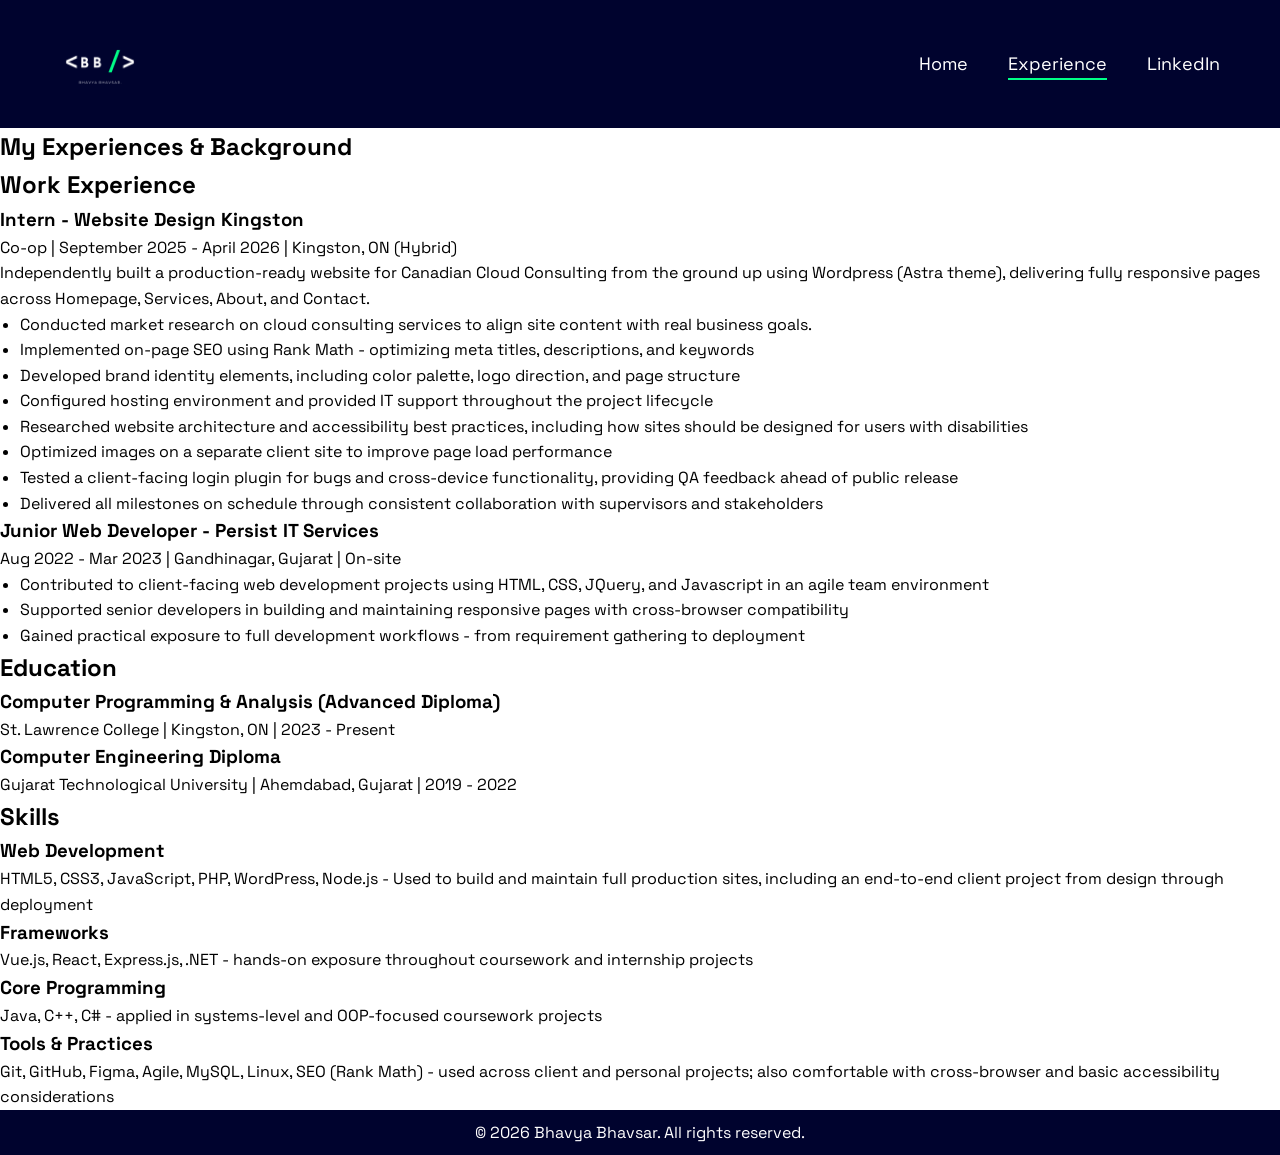
==== html/experience.html @ 0b763041 "Add files via upload" ====
<!DOCTYPE html>
<html lang="en">
<head>
    <meta charset="UTF-8">
    <meta name="viewport" content="width=device-width, initial-scale=1.0">
    <meta name="description" content="Bhavya Bhavsar - Full-stack developer located in Kingston, ON" >
    <link rel="stylesheet" href="../css/style.css">
    <link href="https://fonts.googleapis.com/css2?family=Space+Grotesk:wght@400;500;600&display=swap" rel="stylesheet">
    <title>Bhavya Bhavsar | Portfolio</title>
</head>
<body>

    <nav class="navbar">
                <img src="../images/logo.png" alt="BB_ logo" class="profile-pic">
        <ul>
            <li><a href="../index.html">Home</a></li>
            <!-- <li><a href="#projects">Projects</a></li> -->
            <li><a href="experience.html" class="active">Experience</a></li>
            <!-- <li><a href="contact.html">Contact</a></li> -->
            <li><a href="https://www.linkedin.com/in/bhavya-bhavsar-54a0a0214/" target="_blank">LinkedIn</a></li>
        </ul>
    </nav>

    <section class="main">
        <h1>My Experiences &amp; Background</h1>
        <h2>Work Experience</h2>
        <div class="ex_container">
        <h3>Intern - Website Design Kingston</h3>
        <p class="sub_exp">Co-op | September 2025 - April 2026 | Kingston, ON (Hybrid)</p>
        <p class="description">
            Independently built a production-ready website for Canadian Cloud Consulting from the ground up using Wordpress (Astra theme), delivering fully responsive pages across Homepage, Services, About, and Contact.
        </p>
        <ul>
            <li>Conducted market research on cloud consulting services to align site content with real business goals. </li>
            <li>Implemented on-page SEO using Rank Math - optimizing meta titles, descriptions, and keywords </li>
            <li>Developed brand identity elements, including color palette, logo direction, and page structure</li>
            <li>Configured hosting environment and provided IT support throughout the project lifecycle</li>
            <li>Researched website architecture and accessibility best practices, including how sites should be designed for users with disabilities</li>
            <li>Optimized images on a separate client site to improve page load performance </li>
            <li>Tested a client-facing login plugin for bugs and cross-device functionality, providing QA feedback ahead of public release</li>
            <li>Delivered all milestones on schedule through consistent collaboration with supervisors and stakeholders</li>
        </ul>
        </div>
        <div class="ex_container">
        <h3>
            Junior Web Developer - Persist IT Services
        </h3>

        <p class="sub_exp">Aug 2022 - Mar 2023 | Gandhinagar, Gujarat | On-site</p>
        <ul>
            <li>Contributed to client-facing web development projects using HTML, CSS, JQuery, and Javascript in an agile team environment</li>
            <li>Supported senior developers in building and maintaining responsive pages with cross-browser compatibility</li>
            <li>Gained practical exposure to full development workflows - from requirement gathering to deployment</li>
        </ul>
        </div>
        <h2>Education</h2>
        <h3>Computer Programming &amp; Analysis (Advanced Diploma)</h3>
        <p class="education">St. Lawrence College | Kingston, ON | 2023 - Present</p>
        <h3>Computer Engineering Diploma</h3>
        <p class="education">Gujarat Technological University | Ahemdabad, Gujarat | 2019 - 2022</p>
        <h2>Skills</h2>
        <h3>Web Development</h3>
        <p class="skills">HTML5, CSS3, JavaScript, PHP, WordPress, Node.js - Used to build and maintain full production sites, including an end-to-end client project from design through deployment </p>
        <h3>Frameworks</h3>
        <p class="skills">Vue.js, React, Express.js, .NET - hands-on exposure throughout coursework and internship projects</p>
        <h3>Core Programming</h3>
        <p class="skills">Java, C++, C# - applied in systems-level and OOP-focused coursework projects</p>
        <h3>Tools &amp; Practices</h3>
        <p class="skills">Git, GitHub, Figma, Agile, MySQL, Linux, SEO (Rank Math) - used across client and personal projects; also comfortable with cross-browser and basic accessibility considerations</p>
        </section>
    </body>

<footer class="footer">
    <p>&copy; 2026 Bhavya Bhavsar. All rights reserved.</p>
</footer>
</body>
</html>
---- css/style.css ----
*{
    margin: 0;
    padding: 0;
    box-sizing: border-box;
}
.navbar {
     background-color: #00032e;
    display: flex;
    align-items: center;
    justify-content: space-between;
    padding: 4px 40px;
    font-family: 'Space Grotesk', sans-serif;
}
.profile-pic {
    height: 120px;
    border-radius: 50%;
    object-fit: cover;
}
.navbar ul{
    list-style-type: none;
    display: flex;
    justify-content: flex-end;
    align-items: center;
}

.navbar li {
    display: inline;
    padding: 14px 20px;
}

.navbar li a {
    color: #ffffff;
    text-decoration: none;
    font-size: 18px;
    transition: color 0.3s ease;
    position: relative;
}

.navbar li a::after{
    content: "";
    position:absolute;
    left:0;
    bottom: -5px;
    width:0%;
    height: 2px;
    background-color: #00ff88;
    transition: width 0.3s ease;

}

.navbar li a:hover::after, .navbar ul li a.active::after{
    width: 100%;
}
/* ul li a.active {
    color: #00ff88;
} */
body{
    font-family: 'Space Grotesk', sans-serif;
    font-size: 16px;
    line-height: 1.6;
    display: flex;
    flex-direction: column;
    min-height: 100vh;
 }
 .ex_container ul{
    list-style-type: disc;
    padding-left: 20px;

 }
 .main{

    flex:1;
 }

.footer {
    background-color: #00032e;
    color: #ffffff;
    text-align: center;
    padding: 10px 0;
}

.highlight{

    font-weight: bold;
}
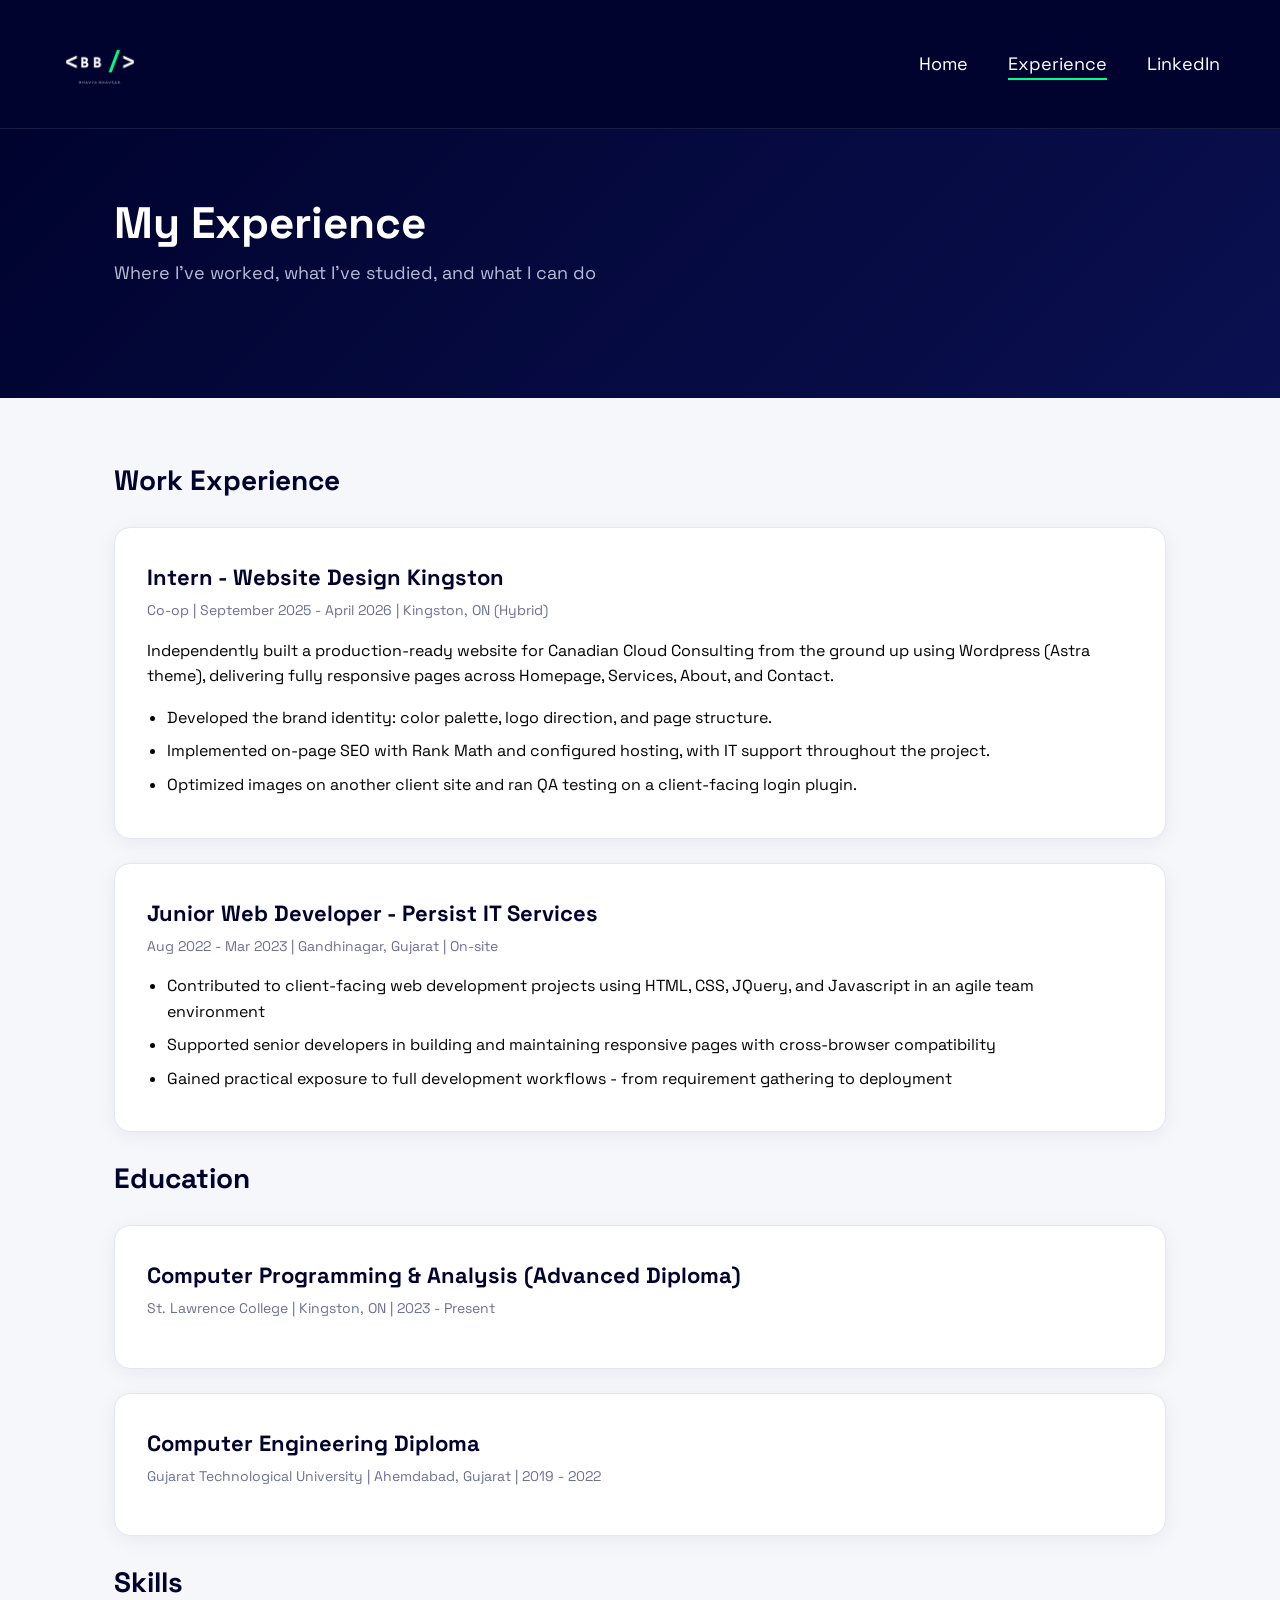
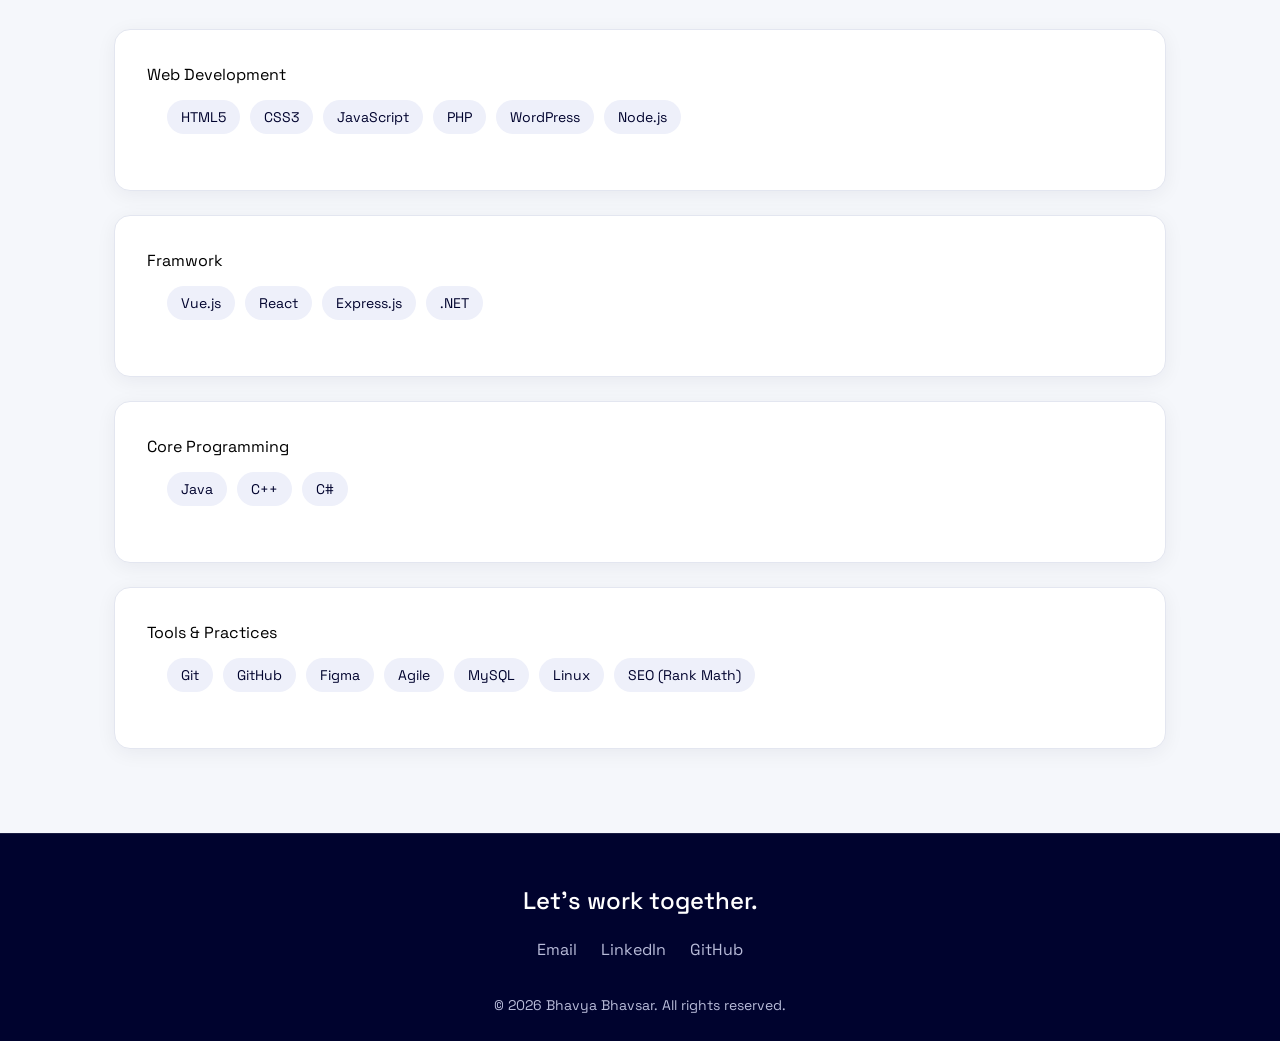
==== commit 1db578c5: "Redesign hero, experience, footer" ====
--- a/html/experience.html
+++ b/html/experience.html
@@ -22,56 +22,101 @@
     </nav>
 
     <section class="main">
-        <h1>My Experiences &amp; Background</h1>
-        <h2>Work Experience</h2>
-        <div class="ex_container">
-        <h3>Intern - Website Design Kingston</h3>
-        <p class="sub_exp">Co-op | September 2025 - April 2026 | Kingston, ON (Hybrid)</p>
-        <p class="description">
-            Independently built a production-ready website for Canadian Cloud Consulting from the ground up using Wordpress (Astra theme), delivering fully responsive pages across Homepage, Services, About, and Contact.
-        </p>
-        <ul>
-            <li>Conducted market research on cloud consulting services to align site content with real business goals. </li>
-            <li>Implemented on-page SEO using Rank Math - optimizing meta titles, descriptions, and keywords </li>
-            <li>Developed brand identity elements, including color palette, logo direction, and page structure</li>
-            <li>Configured hosting environment and provided IT support throughout the project lifecycle</li>
-            <li>Researched website architecture and accessibility best practices, including how sites should be designed for users with disabilities</li>
-            <li>Optimized images on a separate client site to improve page load performance </li>
-            <li>Tested a client-facing login plugin for bugs and cross-device functionality, providing QA feedback ahead of public release</li>
-            <li>Delivered all milestones on schedule through consistent collaboration with supervisors and stakeholders</li>
-        </ul>
-        </div>
-        <div class="ex_container">
-        <h3>
-            Junior Web Developer - Persist IT Services
-        </h3>
+        <section class="page-header">
+            <div class="container">
+                <h1>My Experience</h1>
+                <p class="lead">Where I've worked, what I've studied, and what I can do</p>
+            </div>
+        </section>
 
-        <p class="sub_exp">Aug 2022 - Mar 2023 | Gandhinagar, Gujarat | On-site</p>
-        <ul>
-            <li>Contributed to client-facing web development projects using HTML, CSS, JQuery, and Javascript in an agile team environment</li>
-            <li>Supported senior developers in building and maintaining responsive pages with cross-browser compatibility</li>
-            <li>Gained practical exposure to full development workflows - from requirement gathering to deployment</li>
-        </ul>
-        </div>
-        <h2>Education</h2>
-        <h3>Computer Programming &amp; Analysis (Advanced Diploma)</h3>
-        <p class="education">St. Lawrence College | Kingston, ON | 2023 - Present</p>
-        <h3>Computer Engineering Diploma</h3>
-        <p class="education">Gujarat Technological University | Ahemdabad, Gujarat | 2019 - 2022</p>
-        <h2>Skills</h2>
-        <h3>Web Development</h3>
-        <p class="skills">HTML5, CSS3, JavaScript, PHP, WordPress, Node.js - Used to build and maintain full production sites, including an end-to-end client project from design through deployment </p>
-        <h3>Frameworks</h3>
-        <p class="skills">Vue.js, React, Express.js, .NET - hands-on exposure throughout coursework and internship projects</p>
-        <h3>Core Programming</h3>
-        <p class="skills">Java, C++, C# - applied in systems-level and OOP-focused coursework projects</p>
-        <h3>Tools &amp; Practices</h3>
-        <p class="skills">Git, GitHub, Figma, Agile, MySQL, Linux, SEO (Rank Math) - used across client and personal projects; also comfortable with cross-browser and basic accessibility considerations</p>
+        <section class="experience">
+            <div class="container">
+                <h2>Work Experience</h2>
+
+                <article class="card">
+                    <h3>Intern - Website Design Kingston</h3>
+                        <p class="meta">Co-op | September 2025 - April 2026 | Kingston, ON (Hybrid)</p>
+                        <p class="description">
+                            Independently built a production-ready website for Canadian Cloud Consulting from the ground up using Wordpress (Astra theme), delivering fully responsive pages across Homepage, Services, About, and Contact.
+                        </p>
+                    <ul>
+                        <li>Developed the brand identity: color palette, logo direction, and page structure.</li>
+                        <li>Implemented on-page SEO with Rank Math and configured hosting, with IT support throughout the project.</li>
+                        <li>Optimized images on another client site and ran QA testing on a client-facing login plugin.</li>
+                    </ul>
+                </article>
+                <article class="card">
+                    <h3>
+                        Junior Web Developer - Persist IT Services
+                    </h3>
+
+                    <p class="meta">Aug 2022 - Mar 2023 | Gandhinagar, Gujarat | On-site</p>
+                    <ul>
+                        <li>Contributed to client-facing web development projects using HTML, CSS, JQuery, and Javascript in an agile team environment</li>
+                        <li>Supported senior developers in building and maintaining responsive pages with cross-browser compatibility</li>
+                        <li>Gained practical exposure to full development workflows - from requirement gathering to deployment</li>
+                    </ul>
+                </article>
+                <h2>Education</h2>
+                <article class="card">
+                    <h3>Computer Programming &amp; Analysis (Advanced Diploma)</h3>
+                    <p class="meta">St. Lawrence College | Kingston, ON | 2023 - Present</p>
+                </article>
+                <article class="card">
+                    <h3>Computer Engineering Diploma</h3>
+                    <p class="meta">Gujarat Technological University | Ahemdabad, Gujarat | 2019 - 2022</p>
+                </article>
+                <h2>Skills</h2>
+                <article class="card">Web Development
+                    <ul class="tags">
+                        <li>HTML5</li>
+                        <li>CSS3</li>
+                        <li>JavaScript</li>
+                        <li>PHP</li>
+                        <li>WordPress</li>
+                        <li>Node.js</li>
+                    </ul>
+                </article>
+                <article class="card">Framwork
+                    <ul class="tags">
+                        <li>Vue.js</li>
+                        <li>React</li>
+                        <li>Express.js</li>
+                        <li>.NET</li>
+                    </ul>
+                </article>
+                <article class="card">Core Programming
+                    <ul class="tags">
+                        <li>Java</li>
+                        <li>C++</li>
+                        <li>C#</li>
+                    </ul>
+                </article>
+                <article class="card">Tools &amp; Practices
+                    <ul class="tags">
+                        <li>Git</li>
+                        <li>GitHub</li>
+                        <li>Figma</li>
+                        <li>Agile</li>
+                        <li>MySQL</li>
+                        <li>Linux</li>
+                        <li>SEO (Rank Math)</li>
+                    </ul>
+                </article>
+            </div>
         </section>
+    </section>
     </body>
 
 <footer class="footer">
-    <p>&copy; 2026 Bhavya Bhavsar. All rights reserved.</p>
+    <div class="container">
+        <p class="footer-cta">Let's work together.</p>
+        <div class="footer-links">
+            <a href="mailto:BHAVYA.C.BHAVSAR@GMAIL.COM">Email</a>
+            <a href="https://www.linkedin.com/in/bhavya-bhavsar-54a0a0214/" target="_blank">LinkedIn</a>
+            <a href="https://github.com/bhavya1702" target="_blank">GitHub</a>
+        </div>
+        <p class="copyright">&copy; 2026 Bhavya Bhavsar. All rights reserved.</p>
+    </div>
 </footer>
-</body>
 </html>
--- a/css/style.css
+++ b/css/style.css
@@ -1,41 +1,55 @@
+/* CSS Variables */
+:root{
+    --navy: #00032e;
+    --green:#00ff88;
+    --white:#ffffff;
+    --navy-light:#0a1050;
+    --text-muted:#b8bcd9;
+}
+/* Global Styles */
 *{
     margin: 0;
     padding: 0;
     box-sizing: border-box;
 }
+/* Navbar Styles */
 .navbar {
-     background-color: #00032e;
+     background-color: var(--navy);
     display: flex;
     align-items: center;
     justify-content: space-between;
     padding: 4px 40px;
     font-family: 'Space Grotesk', sans-serif;
-}
+    border-bottom:1px solid rgba(255,255,255,0.1);
+}
+/* Logo Styles */
 .profile-pic {
     height: 120px;
     border-radius: 50%;
     object-fit: cover;
 }
+
+/* Navigation Styles */
 .navbar ul{
     list-style-type: none;
     display: flex;
     justify-content: flex-end;
     align-items: center;
 }
-
+/* Navigation Link Styles */
 .navbar li {
     display: inline;
     padding: 14px 20px;
 }
-
+/* Navigation Link Hover Styles */
 .navbar li a {
-    color: #ffffff;
+    color: var(--white);
     text-decoration: none;
     font-size: 18px;
     transition: color 0.3s ease;
     position: relative;
 }
-
+/* Navigation Link Hover Underline Styles */
 .navbar li a::after{
     content: "";
     position:absolute;
@@ -43,17 +57,18 @@
     bottom: -5px;
     width:0%;
     height: 2px;
-    background-color: #00ff88;
+    background-color: var(--green);
     transition: width 0.3s ease;
 
 }
-
+/* Navigation Link Hover Styles */
 .navbar li a:hover::after, .navbar ul li a.active::after{
     width: 100%;
 }
 /* ul li a.active {
     color: #00ff88;
 } */
+ /* Main Styles */
 body{
     font-family: 'Space Grotesk', sans-serif;
     font-size: 16px;
@@ -62,24 +77,221 @@
     flex-direction: column;
     min-height: 100vh;
  }
- .ex_container ul{
-    list-style-type: disc;
-    padding-left: 20px;
-
- }
+ /* Main Content Styles */
  .main{
 
     flex:1;
  }
-
+ /* Container Styles */
+ .container{
+    max-width: 1100px;
+    margin: 0 auto;
+    padding: 0 24px;
+ }
+/* Hero Section Styles */
+ .hero{
+    background: radial-gradient(circle at 80% 20%, rgba(0, 255, 136, 0.15), transparent 40%),linear-gradient(135deg, var(--navy) 0%, var(--navy-light) 100%);
+    color: var(--white);
+    padding: 100px 0;
+ }
+ /* Hero Text Styles */
+ .eyebrow{
+    color: var(--green);
+    text-transform:uppercase;
+    letter-spacing: 2px;
+    font-size:14px;
+    margin-bottom:16px;
+ }
+ /* Hero Heading Styles */
+ .hero h1{
+    font-size:56px;
+    line-height:1.1;
+    max-width:14em;
+    margin-bottom:24px;
+ }
+ /* Hero Lead Text Styles */
+ .lead{
+    font-size: 20px;
+    color:var(--text-muted);
+    max-width: 60ch;
+    margin-bottom: 40px;
+ }
+ /* Hero Button Styles */
+ .hero-buttons{
+    display:flex;
+    gap:16px;
+    flex-wrap:wrap;
+ }
+
+@keyframes fadeUp{
+    from{opacity:0; transform:translateY(24px);}
+    to{opacity:1; transform:translateY(0);}
+}
+.eyebrow, .hero h1, .lead, .hero-buttons{
+    opacity:0;
+    animation: fadeUp 0.8s ease forwards;
+}
+.eyebrow{
+    animation-delay:0.1s;
+}
+.hero h1{
+    animation-delay:0.25s;
+}
+.lead{
+    animation-delay:0.4s;
+}
+.hero-buttons{
+    animation-delay:0.55s;
+}
+
+@media (prefers-reduced-motion: reduce){
+    .eyebrow, .hero h1, .lead, .hero-buttons{
+        animation:none;
+        opacity:1;
+    }
+}
+ /* Button Styles */
+
+.btn{
+    display:inline-block;
+    padding: 14px 28px;
+    border-radius:8px;
+    text-decoration:none;
+    font-weight:500;
+    transition: transform 0.3s ease, background 0.3s ease, color 0.3s ease, box-shadow 0.3s ease;
+}
+ /* Button Hover Styles */
+.btn:hover{
+    transform: translateY(-2px);
+}
+/* Secondary Button Styles */
+.btn-secondary{
+    background-color: transparent;
+    color: var(--white);
+    border: 2px solid var(--white);
+}
+/* Secondary Button Hover Styles */
+.btn-secondary:hover{
+        background-color: var(--white);
+        color: var(--navy);
+}
+/* Page Header Styles */
+.page-header{
+    background:linear-gradient(135deg, var(--navy) 0%, var(--navy-light) 100%);
+    color:var(--white);
+    padding:70px 0;
+}
+.page-header h1{
+    font-size: 44px;
+    line-height:1.1;
+    margin-bottom:12px;
+}
+.page-header p{
+    font-size:18px;
+    color:var(--text-muted);
+}
+/* Experience Section Styles */
+.experience{
+    background:#f5f7fb;
+    padding: 60px 0;
+}
+.experience h2{
+    font-size:28px;
+    color:var(--navy);
+    margin-bottom:24px;
+}
+/* Card Styles */
+.card{
+    background: var(--white);
+    border: 1px solid #e3e6f0;
+    border-radius: 16px;
+    padding:32px;
+    margin-bottom:24px;
+    box-shadow:0 4px 20px rgba(0,3,46,0.06);
+}
+.card h3{
+    font-size: 22px;
+    color: var(--navy);
+    margin-bottom: 4px;
+}
+.meta{
+    font-size:14px;
+    color:#6b7094;
+    margin-bottom:16px;
+}
+.description{
+    margin-bottom:16px;
+
+}
+.card ul{
+    padding-left:20px;
+}
+.card li{
+    margin-bottom:8px;
+}
+.card:hover{
+    transform: translateY(-6px);
+    box-shadow: 0 12px 32px rgba(0,3,46,0.12);
+}
+
+.tags{
+    list-style:none;
+    padding:0;
+    display:flex;
+    flex-wrap:wrap;
+    gap:10px;
+    margin:12px 0 24px;
+}
+
+.tags li{
+    background: #eef0fa;
+    color: var(--navy);
+    padding: 6px 14px;
+    border-radius:999px;
+    font-size:14px;
+    margin-bottom:0;
+    transition:background 0.3s ease, color 0.3s ease;
+}
+
+.tags li:hover{
+    background: var(--navy);
+    color: var(--green);
+}
+
+/* Footer Styles */
 .footer {
-    background-color: #00032e;
-    color: #ffffff;
+    background-color: var(--navy);
+    color: var(--white);
     text-align: center;
-    padding: 10px 0;
-}
-
-.highlight{
-
-    font-weight: bold;
+    padding: 48px 0 24px;
+    border-top: 1px solid rgba(255, 255, 255, 0.1);
+}
+
+.footer-cta {
+    font-size: 24px;
+    font-weight: 500;
+    margin-bottom: 16px;
+}
+
+.footer-links {
+    display: flex;
+    justify-content: center;
+    gap: 24px;
+    margin-bottom: 32px;
+    flex-wrap: wrap;
+}
+
+.footer-links a {
+    color: var(--text-muted);
+    text-decoration: none;
+    transition: color 0.3s ease;
+}
+
+.footer-links a:hover {
+    color: var(--green);
+}
+
+.copyright {
+    font-size: 14px;
+    color: var(--text-muted);
 }
